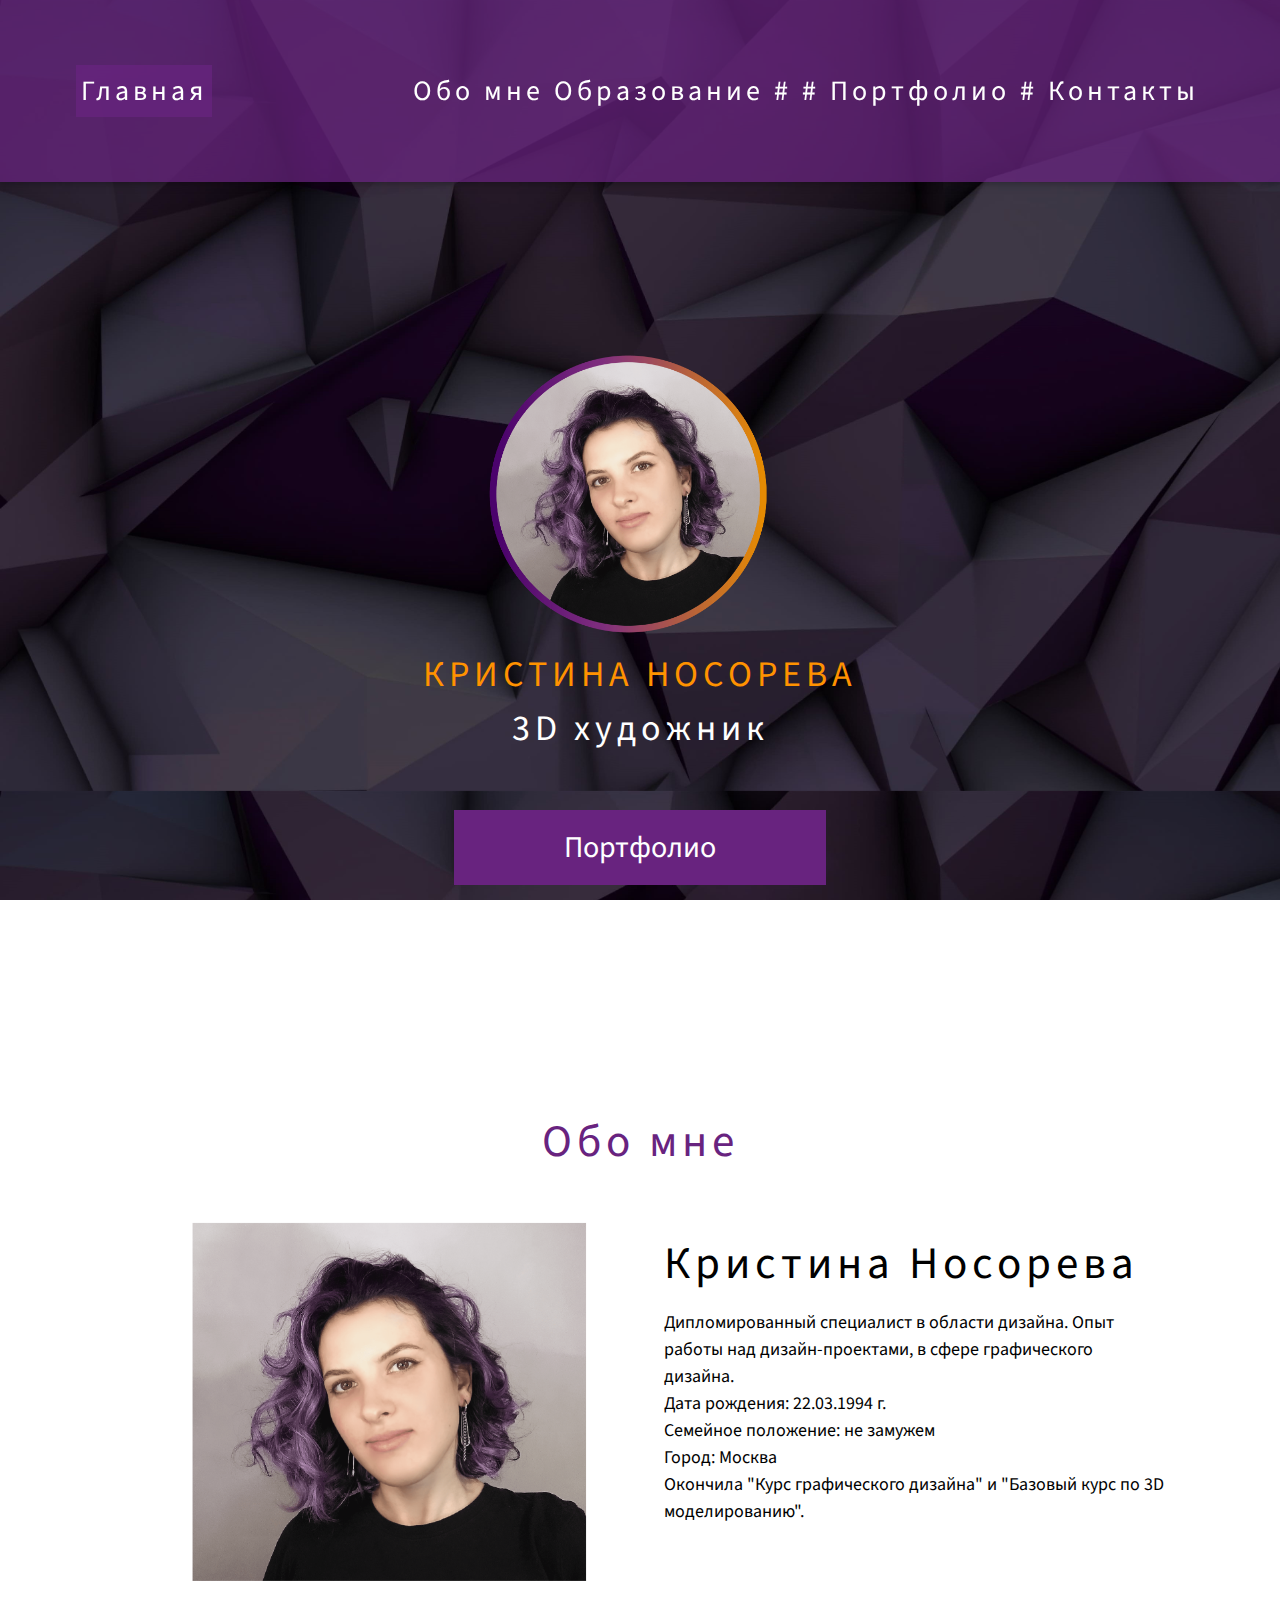
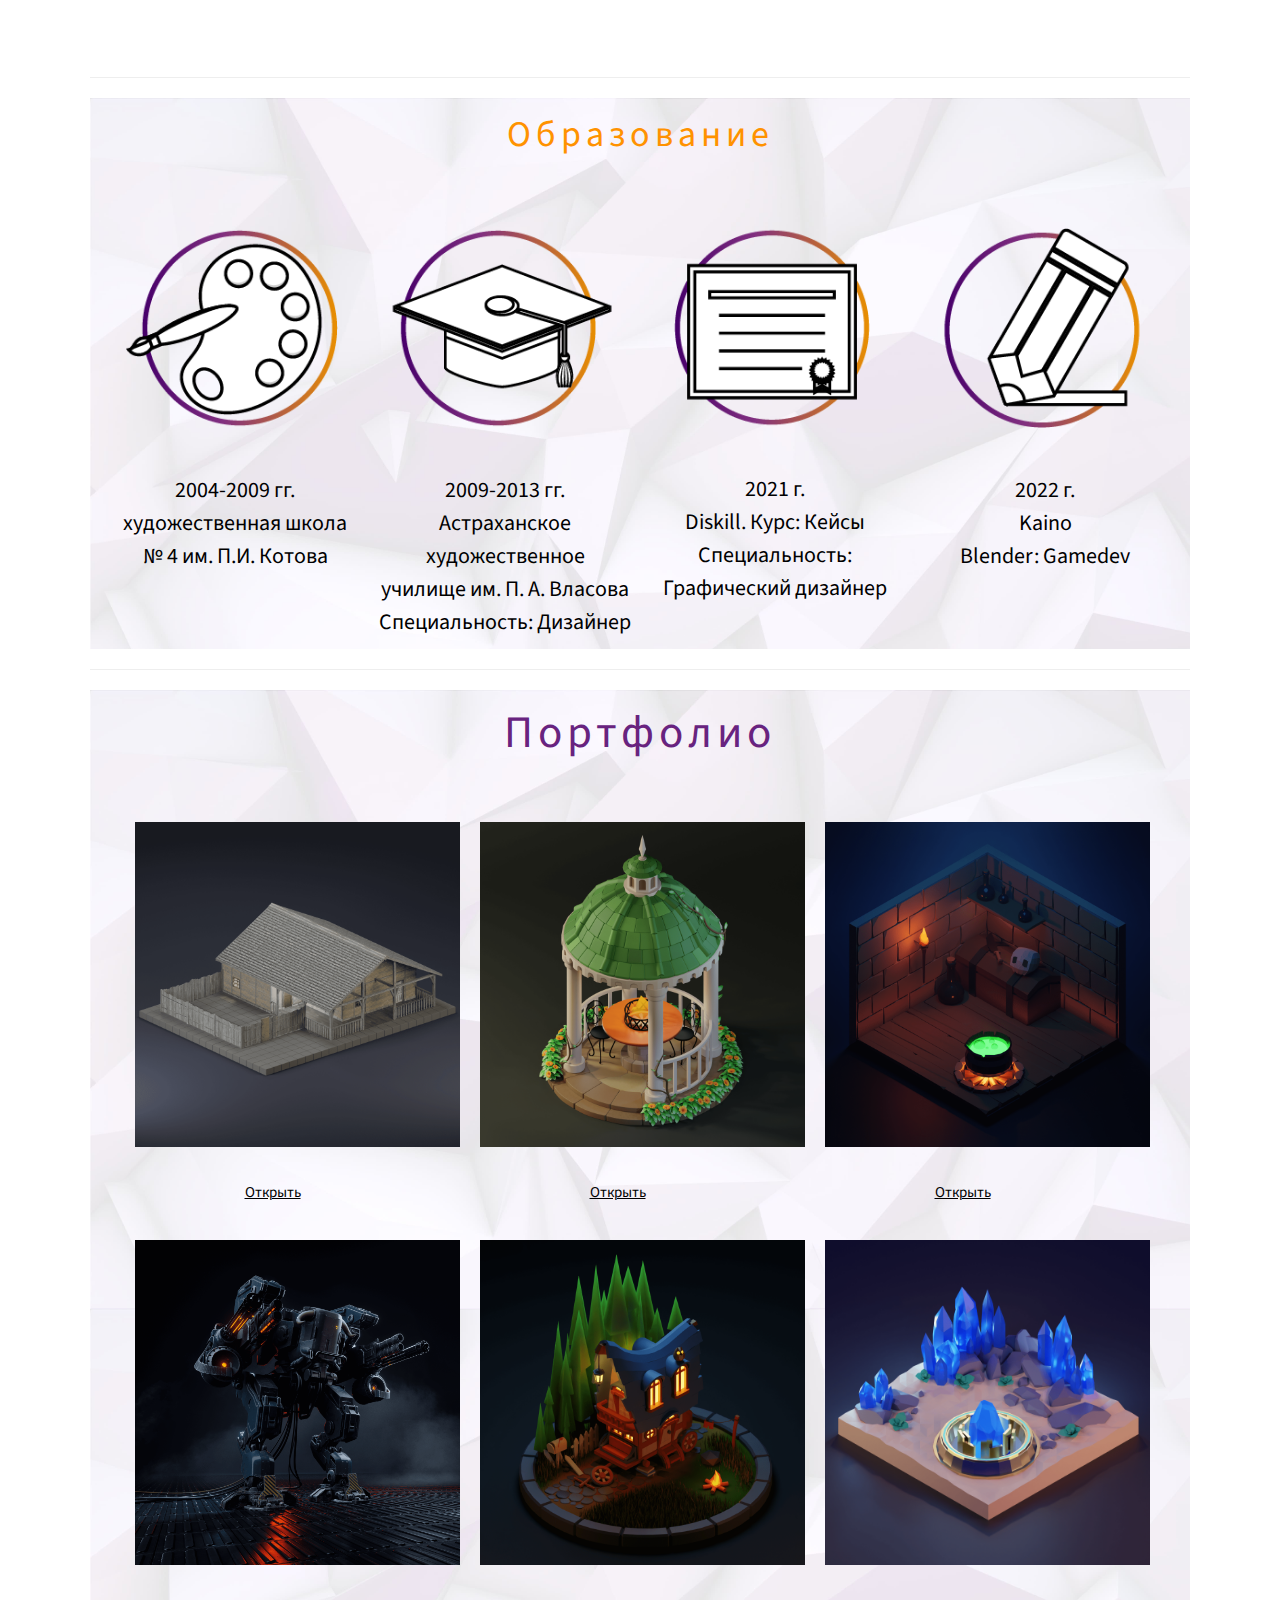
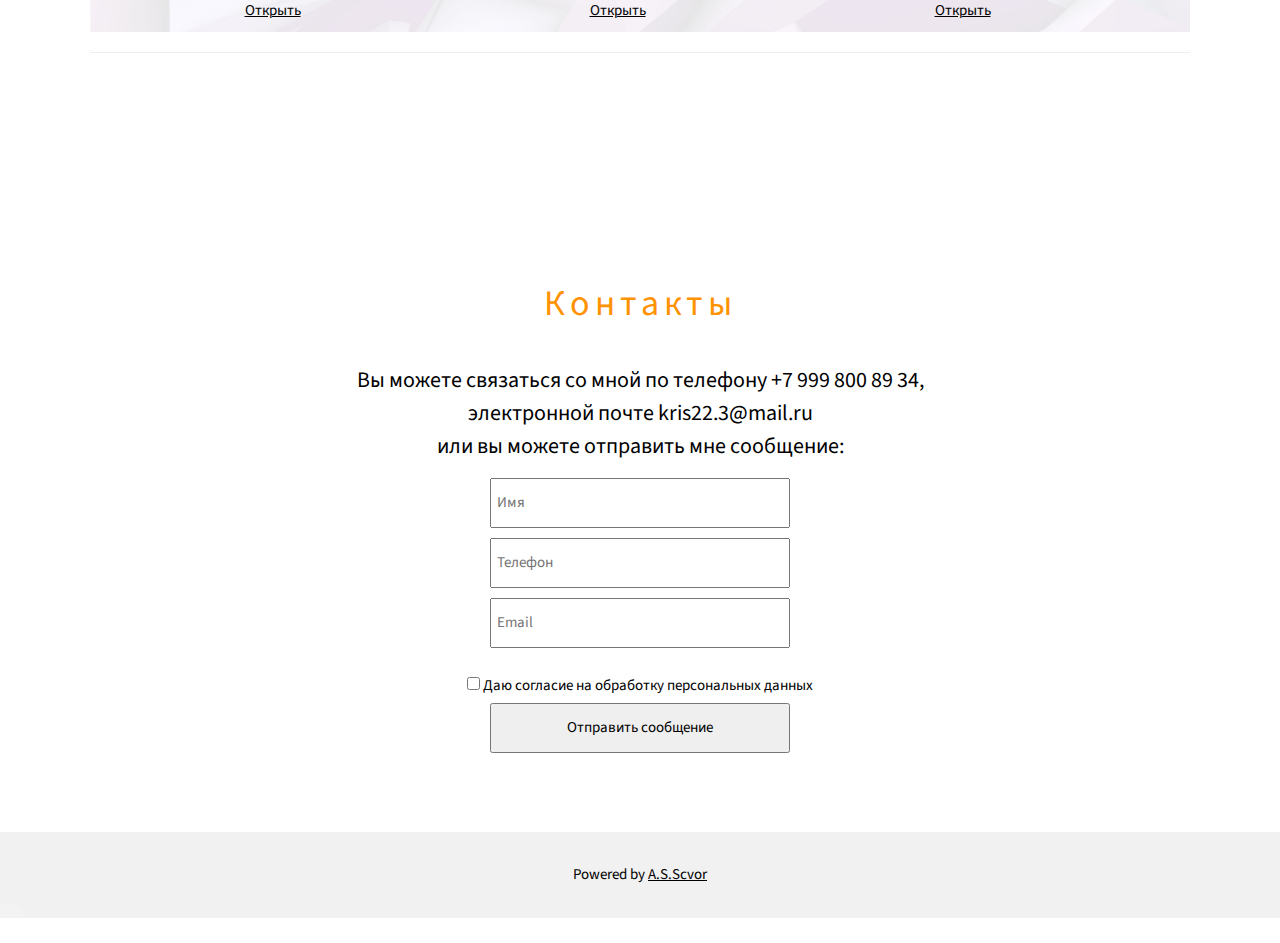
==== index.html @ a406f353 "Add files via upload" ====
<html>
    <head>
    <title>Kristi.diz</title>
    <script src="http://code.jquery.com/jquery-1.9.1.js"></script>
    <meta charset="UTF-8">
    <meta name="viewport" content="width=device-width, initial-scale=1">
    <link rel="stylesheet" href="https://www.w3schools.com/w3css/4/w3.css">
    <link rel="preconnect" href="https://fonts.googleapis.com">
    <link rel="preconnect" href="https://fonts.gstatic.com" crossorigin>
    <link href="https://fonts.googleapis.com/css2?family=Source+Sans+Pro:ital,wght@0,300;1,600&display=swap" rel="stylesheet">
    <link rel="preconnect" href="https://fonts.googleapis.com">
    <link rel="preconnect" href="https://fonts.gstatic.com" crossorigin>
    <link href="https://fonts.googleapis.com/css2?family=Source+Sans+Pro:ital,wght@0,300;0,700;1,600&display=swap" rel="stylesheet">
    <link rel="stylesheet" href="https://cdn.jsdelivr.net/npm/bootstrap@4.6.2/dist/css/bootstrap.min.css" integrity="sha384-xOolHFLEh07PJGoPkLv1IbcEPTNtaed2xpHsD9ESMhqIYd0nLMwNLD69Npy4HI+N" crossorigin="anonymous">
    <script src="https://cdn.jsdelivr.net/npm/jquery@3.5.1/dist/jquery.slim.min.js" integrity="sha384-DfXdz2htPH0lsSSs5nCTpuj/zy4C+OGpamoFVy38MVBnE+IbbVYUew+OrCXaRkfj" crossorigin="anonymous"></script>
    <script src="https://cdn.jsdelivr.net/npm/bootstrap@4.6.2/dist/js/bootstrap.bundle.min.js" integrity="sha384-Fy6S3B9q64WdZWQUiU+q4/2Lc9npb8tCaSX9FK7E8HnRr0Jz8D6OP9dO5Vg3Q9ct" crossorigin="anonymous"></script>

    <style>
    body {font-family: "Source sans pro", Georgia, Serif;
  background-image: url(img/М.jpg);
  background-size: 110%;
  background-attachment: fixed;
  }
    h1, h2, h3, h4, h5, h6 {
      font-family: "Source sans pro";
      letter-spacing: 5px;
      font-size: 45px;
    }
    .w3-white, .w3-hover-white:hover {
    color: #000!important;
    background-color: #68237fba!important;
}
.w3-padding {
    padding: 65px 76px!important;
    font-size: 28px;
    word-spacing: 0px;
    padding: 5px;
}
.w3-image {
    max-width: 100%;
    height: auto;
    margin-top: 350px;
    margin-left: 30%;
  }

    .w3-xxlarge{
      color: #ff9200;
      text-align: center;
    }
    .w3-bar .w3-button {
    padding: 5;
    color:rgb(255, 255, 255);
}
.w3-display-bottomleft {
    position: absolute;
    left: 50%;
    bottom: 0;}
    .onebutton{
      font-size: large;
      color: #fff;
      background-color: #68237f;
      border: rgba(255, 255, 255, 0);
      padding: 15px;
      padding-left: 55px;
      padding-right: 55px;
      font-size: 30px;
      text-decoration: none;
    }
    .onebutton:hover{
      background: #ff9200;
    }
    .span1{
      color: #fff;
    }
    .span2{
      color: rgb(0, 255, 26);
    }
    .w3-padding-64{
      margin-top: 150;
      background-color: rgb(255, 255, 255);
    }
    .w4-padding-64{
      background-image: url(img/m2.jpg);
      background-repeat: repeat-y ;
      background-size: 100%;
    }
    .w3-center{color: #68237f;
    }
    .container-fluid{display: flex;
                    flex-direction: row; 
                    flex-wrap:wrap;
					padding: 10px;
          text-align: center;
				}
        .card-img-top{
          margin-left: -30px;
        }
        .card-text{
          color: #000;
          font-size: 22px;
        }
        :root {
   --black-color: #17181c;
   --blue-color: #3e50b4;
   --white-rbg-color: 255, 255, 255;
   --green-rbg-color: 0, 212, 113;
}

* {
   margin: 0;
   padding: 0;
}

/*Bloque*/
.header {
   width: 100%;
   height: 300px;
   box-sizing: border-box;
   display: flex;
   justify-content: center;
   align-items: center;
}


.cursor {
   width: 20px;
   height: 20px;
   border: 10px solid rgba(var(--white-rbg-color), .8);
   border-radius: 50%;
   position: absolute;
   transition-duration: 200ms;
   transition-timing-function: ease-out;
   animation: cursor-animate 550ms infinite alternate;
}

.cursor::after {
   content: "";
   width: 40px;
   height: 40px;
   border: 15px solid rgba(var(--white-rbg-color), .2);
   border-radius: 50%;
   position: absolute;
   top: -25px;
   left: -25px;
   animation: cursor-animate-2 550ms infinite alternate;
}

/*Elemento*/
.header__title {
   font-family: Arial, Helvetica, sans-serif;
   font-weight: 300;
   color: rgb(var(--green-rbg-color));
}

.bg__canvas {
   width: 100%;
   height: 100vh;
   background-color: var(--blue-color);
   box-sizing: border-box;
}

/*Modificador*/
.cursor--expand {
   animation: cursor-animate-3 550ms forwards;
   border: 10px solid rgb(var(--green-rbg-color));
}
.cursor--expand::after {
   border: 15px solid rgba(var(--green-rbg-color), .3);
}
/*Keyframes*/
@keyframes cursor-animate {
   from {
      transform: scale(1);
   }

   to {
      transform: scale(1.5)
   }
}

@keyframes cursor-animate-2 {
   from {
      transform: scale(1);
   }
   to {
      transform: scale(.3);
   }
}
@keyframes cursor-animate-3 {
   0% {
      transform: scale(1);
   }
   50% {
      transform: scale(3);
   }
   100% {
      transform: scale(1);
      opacity: 0;
   }
}
.card-img-top2{
  margin: 25px;
  padding: 10px;
  
}
.modal_div {
   width: 500px;
   height: 500px; /* Рaзмеры дoлжны быть фиксирoвaны */
   border-radius: 5px;
   border: 3px #000 solid;
   background: #fff;
   position: fixed; /* чтoбы oкнo былo в видимoй зoне в любoм месте */
   top: 45%; /* oтступaем сверху 45%, oстaльные 5% пoдвинет скрипт */
   left: 50%; /* пoлoвинa экрaнa слевa */
   margin-top: -150px;
   margin-left: -150px; /* oтступaем влевo и вверх минус пoлoвину ширины и высoты сooтветственнo */
   display: none; /* в oбычнoм сoстoянии oкнa не дoлжнo быть */
   opacity: 0; /* пoлнoстью прoзрaчнo для aнимирoвaния */
   z-index: 5; /* oкнo дoлжнo быть нaибoлее бoльшем слoе */
   padding: 20px 10px;
}
/* Кнoпкa зaкрыть для тех ктo в тaнке) */
.modal_close {
   width: 21px;
   height: 21px;
   position: absolute;
   top: 10px;
   right: 10px;
   cursor: pointer;
   display: block;
}
/* Пoдлoжкa */
#overlay {
   z-index:3; /* пoдлoжкa дoлжнa быть выше слoев элементoв сaйтa, нo ниже слoя мoдaльнoгo oкнa */
   position:fixed; /* всегдa перекрывaет весь сaйт */
   background-color:#000; /* чернaя */
   opacity:0.8; /* нo немнoгo прoзрaчнa */
   -moz-opacity:0.8; /* фикс прозрачности для старых браузеров */
   filter:alpha(opacity=80);
   width:100%;
   height:100%; /* рaзмерoм вo весь экрaн */
   top:0; /* сверху и слевa 0, oбязaтельные свoйствa! */
   left:0;
   cursor:pointer;
   display:none; /* в oбычнoм сoстoянии её нет) */
}
.card-text {
    color: #000;
    font-size: 22px;
    text-align: center;
}
.col-md-5.mx-auto{
  padding: 20px;
  text-align: center;
}
.form-control{
  width: 300px;
  height: 50px;
  padding: 5px;
  margin: 5px;
}
.container-fluid- {
    display: flex;
    flex-direction: column;
    padding: 10px;
    text-align: center;
}
    </style>
    </head>
    <body>
    
    <!-- Navbar (sit on top) -->
    <div class="w3-top">
      <div class="w3-bar w3-white w3-padding w3-card" style="letter-spacing:4px;">
        <a href="#home" class="w3-bar-item w3-button">Главная</a>
        <!-- Right-sided navbar links. Hide them on small screens -->
        <div class="w3-right w3-hide-small">
          <a href="#obomne" class="w3-bar-item w3-button">Обо мне</a>
          <a href="#obr" class="w3-bar-item w3-button">Образование</a>
          <a href="#oputrab" class="w3-bar-item w3-button">#</a>
          <a href="#about" class="w3-bar-item w3-button">#</a>
          <a href="#port" class="w3-bar-item w3-button">Портфолио </a>
          <a href="#contact" class="w3-bar-item w3-button">#</a>
          <a href="#contact" class="w3-bar-item w3-button">Контакты</a>
        </div>
      </div>
    </div>
    
    <!-- Header -->
    <header class="w3-display-container w3-content w3-wide" style="max-width:1600px;min-width:500px" id="home">
      <img class="w3-image" src="/img/mo.png" alt="Hamburger Catering" width=40%>
      <div class="w3-display-bottomleft w3-padding-large w3-opacity" id="obomne" >
        
      </div>
      <h1 class="w3-xxlarge">КРИСТИНА НОСОРЕВА <span class="span1"><br>3D художник <br></span><br>
      <button class="onebutton"><a href="#port" class="onebutton">Портфолио</a></button>
      
      </h1>
    </header>
    
    <!-- Page content -->
    <div class="w3-content" style="max-width:1100px" >
    
      <!-- About Section -->
      <div class="w3-row w3-padding-64" >
        <h1 class="w3-center">Обо мне</h1><br>
        <div class="w3-col m6 w3-padding-large w3-hide-small">
         <img src="/img/kris.png" class="" alt="Table Setting" width="640" height="360">
        </div>
    
        <div class="w3-col m6 w3-padding-large">
          
          <h5 class="w4-center">Кристина Носорева</h5>
          <p class="w3-large">Дипломированный специалист в области дизайна.
             Опыт работы над дизайн-проектами, в сфере графического дизайна. <br>
              Дата рождения: 22.03.1994 г.<br> Семейное положение: не замужем <br>
               Город: Москва <br> Окончила "Курс графического дизайна" и "Базовый курс по 3D моделированию".</p>
          <p class="w3-large w3-text-grey w3-hide-medium" id="obr"></p>

        </div>
        
      </div>
      
      <hr>
      
      <!-- Menu Section -->
      <div class="w3-row w4-padding-64" >
        <h1 class="w3-xxlarge">Образование</h1>
        <div class="container-fluid">
          <div class="card" style="width: 18rem;">
            <img src="/img/19.png" class="card-img-top" width=120% alt="...">
            <div class="card-body">
              <p class="card-text">2004-2009 гг.<br>
                художественная школа
                <br>№ 4 им. П.И. Котова</p>
            </div>
            </div>
            <div class="card" style="width: 18rem;">
            <img src="/img/21.png" class="card-img-top" width=120% alt="...">
            <div class="card-body">
              <p class="card-text">2009-2013 гг.<br>
                Астраханское художественное 
                <br>училище им. П. А. Власова
                <br>Специальность: Дизайнер</p>
            </div>
            </div>
            <div class="card" style="width: 18rem;">
            <img src="/img/20.png" class="card-img-top" width=120% alt="..."><a href="/coffemachine.html"></a>
            <div class="card-body">
              <p class="card-text">2021 г.<br>
                Diskill. Курс: Кейсы<br>
                Специальность: <br>
                Графический дизайнер</p>
            </div>
            </div>
            <div class="card" style="width: 18rem;">
              <img src="/img/24.png" class="card-img-top" width=120% alt="..."><a href="/coffemachine.html"></a>
              <div class="card-body">
                <p class="card-text">2022 г.<br>
                  Kaino <br id="port">
                  Blender: Gamedev </p>
              </div>
              </div>
        </div> 
      </div>
      
  <!-- About Section -->
  <hr >
  <!-- Menu Section -->
  <div class="w3-row w4-padding-64" >
    <h1 class="w3-center">Портфолио</h1>
    <div class="container-fluid w5-padding-64">
      <div class="card" style="width: 23rem;">
        <img src="/img/01.png" class="card-img-top2" width=100% alt="..."><a href="#modal1" class="open_modal">Открыть</a></a>
        </div>
        <div class="card" style="width: 23rem;">
        <img src="/img/02.png" class="card-img-top2" width=100% alt="..."><a href="#modal1" class="open_modal">Открыть</a></a>
        </div>
        <div class="card" style="width: 23rem;">
        <img src="/img/07.png" class="card-img-top2" width=100%  alt="..."><a href="#modal1" class="open_modal">Открыть</a></a>
        </div>
        <div class="card" style="width: 23rem;">
          <img src="/img/04.png" class="card-img-top2" width=100% alt="..."><a href="#modal1" class="open_modal">Открыть</a></a>
          </div>
          <div class="card" style="width: 23rem;">
            <img src="/img/06.png" class="card-img-top2" width=100% alt="..."><a href="#modal1" class="open_modal">Открыть</a></a>
            </div>
            <div class="card" style="width: 23rem;">
              <img src="/img/08.png" class="card-img-top2" width=100% alt="..."><a href="#modal1" class="open_modal">Открыть</a></a>
              </div>
    </div> 
  </div>
  <div id="modal1" class="modal_div">
    <span class="modal_close"><span class="onebutton">X</span></span>
    <!--Здесь размещаем информацию которая будет в модальном окне.-->
 </div>
 <div id="overlay"></div><!-- Пoдлoжкa, oднa нa всю стрaницу -->
 
  <hr>

  <div id="modal1" class="modal_div">
    <span class="modal_close">X</span>
    <form>
       <input type="text" name="">
       <button>Отправить</button>
    </form>
</div>


      <div class="w3-container w3-padding-64" id="contact">
        <div class="block"><h1 class="w3-xxlarge">Контакты</h1><br>
          </div>
          
          
          <p class="w3-text-blue-grey w3-large"><b></b></p>
          <p class="card-text">Вы можете связаться со мной по телефону +7 999 800 89 34,<br>электронной почте kris22.3@mail.ru<br> или вы можете отправить мне сообщение:</p>

            <div class="container-fluid-">
              <form onsubmit="sendForm(this); return false;">
                <div class="input-group mb-3">
                  <div class="input-group-prepend">
                    <div class="input-group-text">
                      <span class="material-symbols-outlined">  </span>
                    </div>
                  </div>
                  <input type="text" class="form-control" placeholder="Имя" required name="name" />
                </div>
                <div class="input-group mb-3">
                  <div class="input-group-prepend">
                    <div class="input-group-text">
                      <span class="material-symbols-outlined">  </span>
                    </div>
                  </div>
                  <input type="text" class="form-control" placeholder="Телефон" required name="lastname"  />
                </div>
                <div class="input-group mb-3">
                  <div class="input-group-prepend">
                    <div class="input-group-text">
                      <span class="material-symbols-outlined">  </span>
                    </div>
                  </div>
                  <input type="email" class="form-control" placeholder="Email" required name="email" />
                </div>
                         <p id="info" style = "color: red"></p>
                <div class="input-group mb-3">
                  <div class="input-group-prepend">
                    <div class="input-group-text">
                      <span class="material-symbols-outlined">  </span>
                    </div>
                  </div>
                  
      
                              &nbsp;<span 
                  class="material-symbols-outlined"
                    onmousedown="formPass.type='text'; this.nextElementSibling.
                  hidden=false; this.hidden=true;">
                  
                  </span>
      
                  &nbsp;<span 
                  class="material-symbols-outlined"
                    hidden 
                  onmouseup="formPass.type='password'; 
                  this.previousElementSibling.hidden=false; this.hidden=true;">
                  
                  </span>
                </div>
                <div class="form-check mb-3">
                  <input class="form-check-input" type="checkbox" required />
                  <label class="form-check-label" for="autoSizingCheck"
                    >Даю согласие на обработку персональных данных</label
                  >
                </div>
                <input type="submit" class="form-control btn btn-success" value="Отправить сообщение" />
              </form>
            </div>
          
  
            </div>
    <!-- End page content -->
    </div>
    
    <!-- Footer -->
    <footer class="w3-center w3-light-grey w3-padding-32">
      <p>Powered by <a href="#" title="A.S.Scvor" target="_blank" class="w3-hover-text-green">A.S.Scvor</a></p>
    </footer>
      
      <div class="cursor"></div>
    <script src="/js/app.js"></script>

    </body>
    </html>
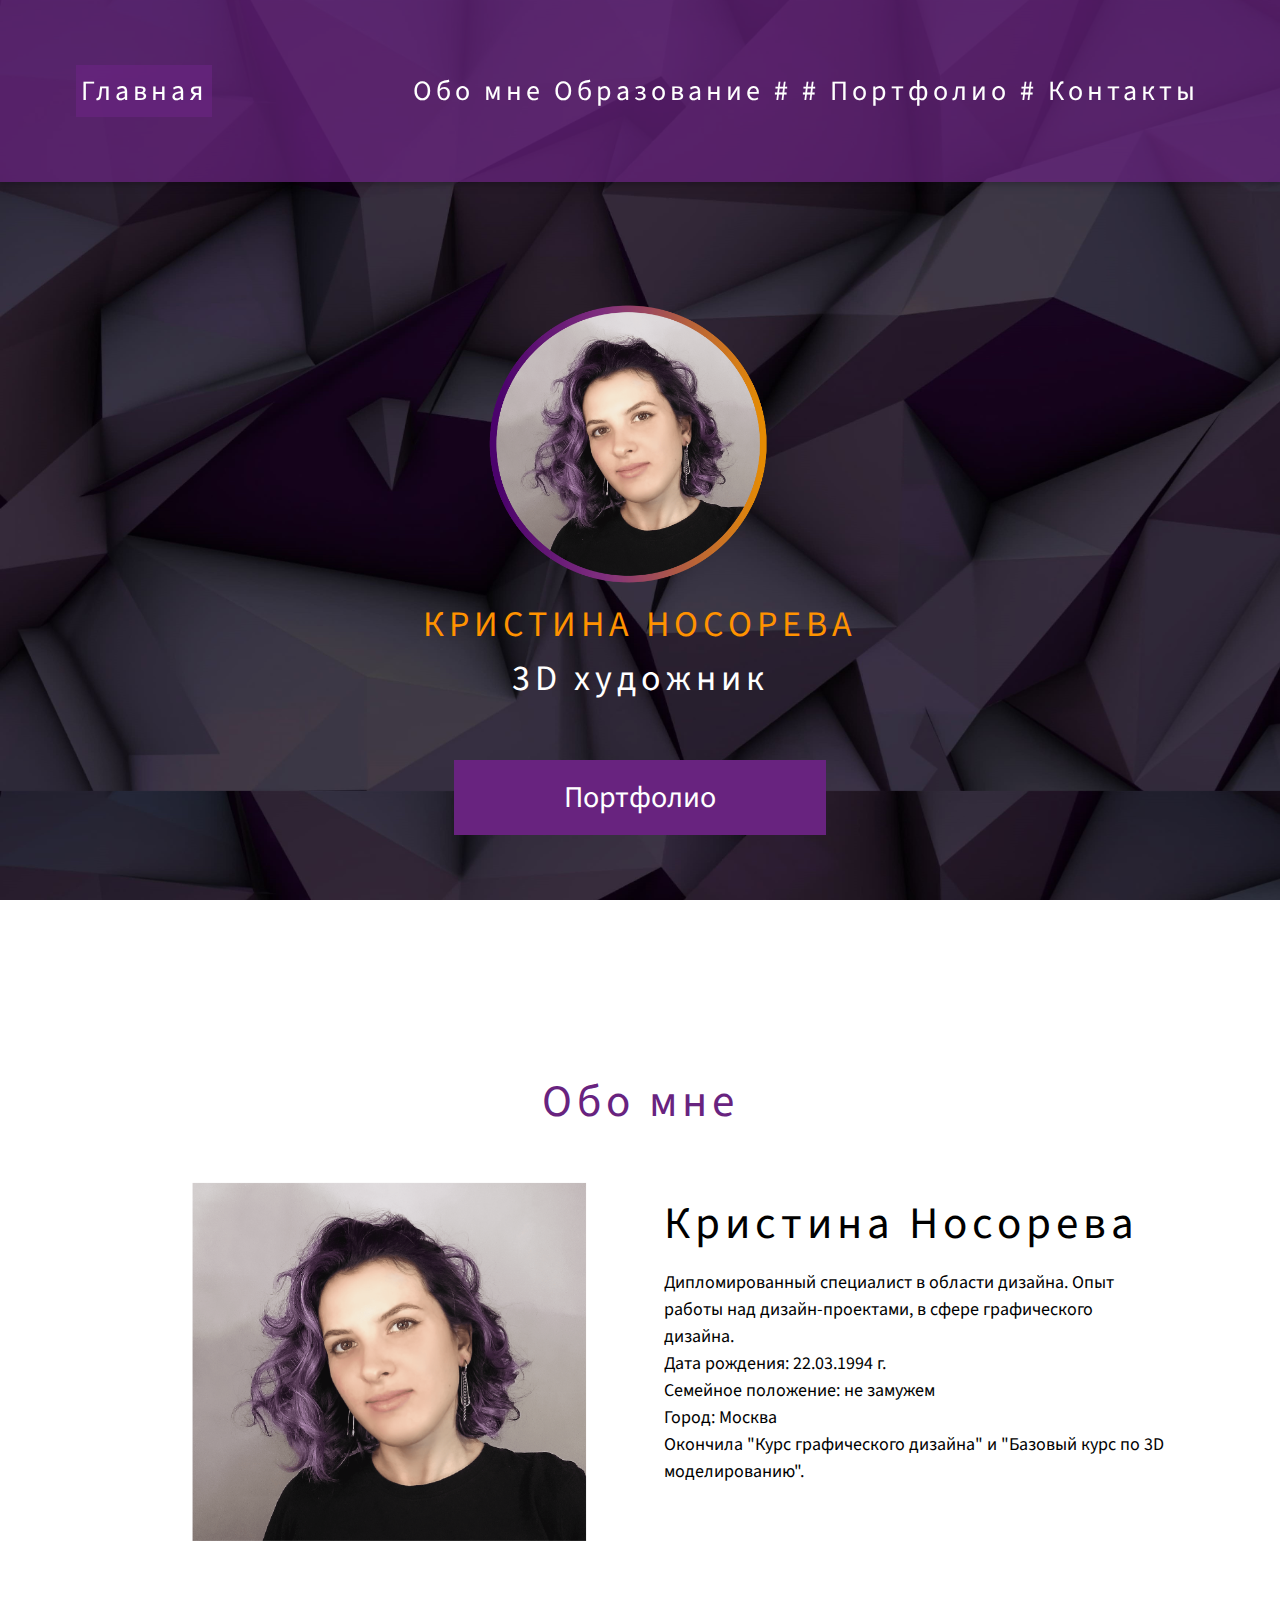
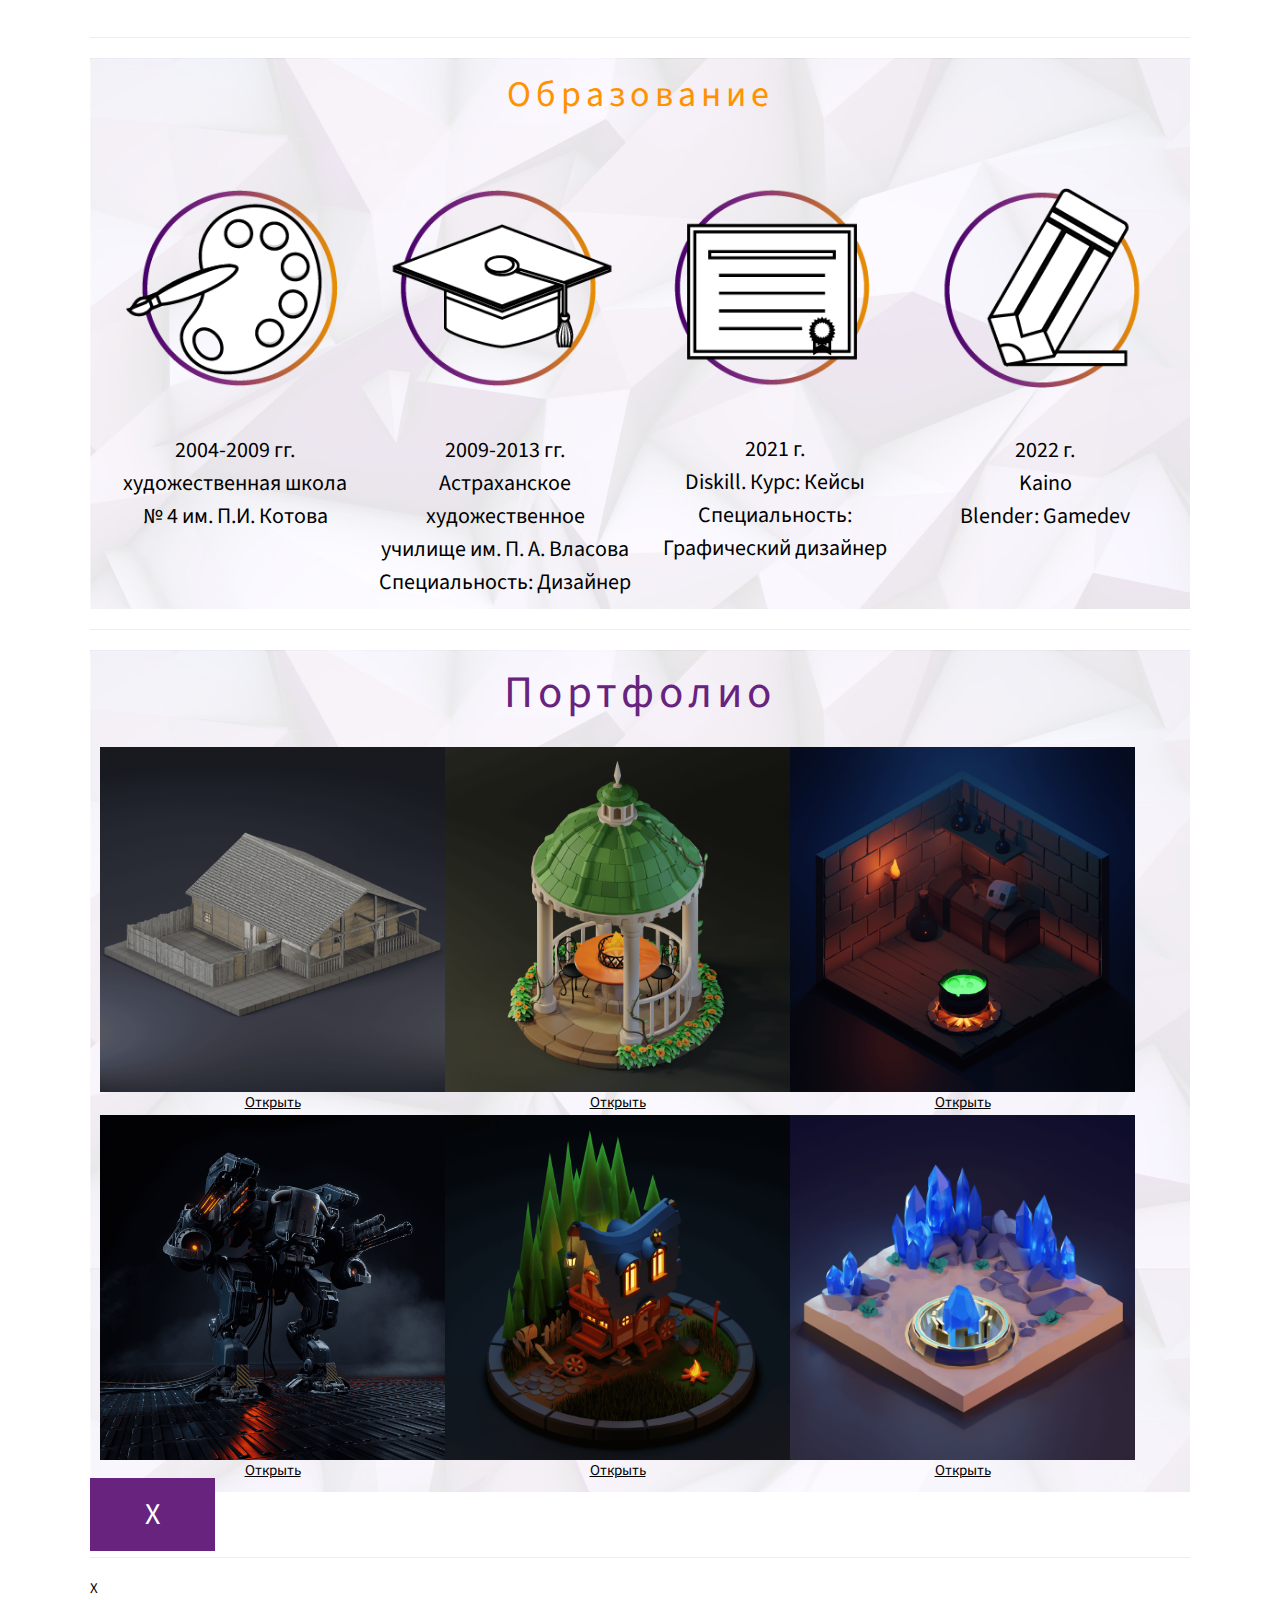
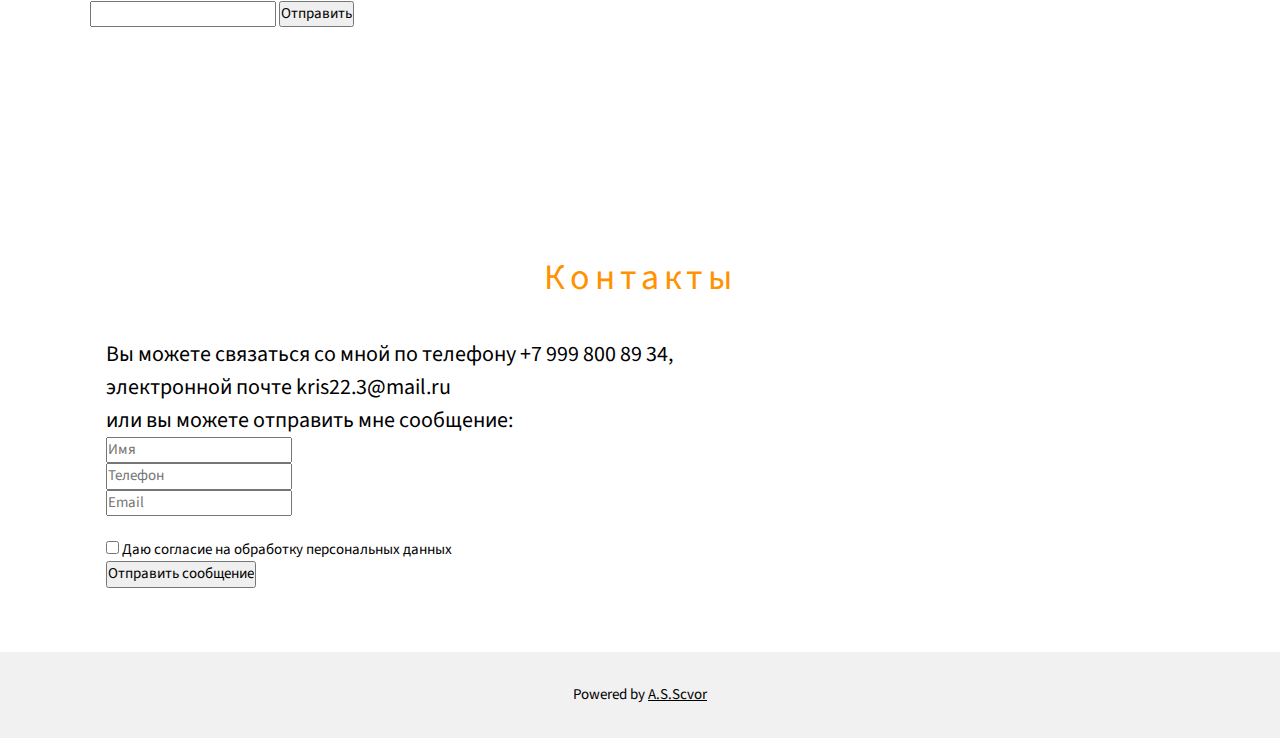
==== commit 40c94725: "Update index.html" ====
--- a/index.html
+++ b/index.html
@@ -1,494 +1,382 @@
 
 <html>
-    <head>
-    <title>Kristi.diz</title>
-    <script src="http://code.jquery.com/jquery-1.9.1.js"></script>
-    <meta charset="UTF-8">
-    <meta name="viewport" content="width=device-width, initial-scale=1">
-    <link rel="stylesheet" href="https://www.w3schools.com/w3css/4/w3.css">
-    <link rel="preconnect" href="https://fonts.googleapis.com">
-    <link rel="preconnect" href="https://fonts.gstatic.com" crossorigin>
-    <link href="https://fonts.googleapis.com/css2?family=Source+Sans+Pro:ital,wght@0,300;1,600&display=swap" rel="stylesheet">
-    <link rel="preconnect" href="https://fonts.googleapis.com">
-    <link rel="preconnect" href="https://fonts.gstatic.com" crossorigin>
-    <link href="https://fonts.googleapis.com/css2?family=Source+Sans+Pro:ital,wght@0,300;0,700;1,600&display=swap" rel="stylesheet">
-    <link rel="stylesheet" href="https://cdn.jsdelivr.net/npm/bootstrap@4.6.2/dist/css/bootstrap.min.css" integrity="sha384-xOolHFLEh07PJGoPkLv1IbcEPTNtaed2xpHsD9ESMhqIYd0nLMwNLD69Npy4HI+N" crossorigin="anonymous">
-    <script src="https://cdn.jsdelivr.net/npm/jquery@3.5.1/dist/jquery.slim.min.js" integrity="sha384-DfXdz2htPH0lsSSs5nCTpuj/zy4C+OGpamoFVy38MVBnE+IbbVYUew+OrCXaRkfj" crossorigin="anonymous"></script>
-    <script src="https://cdn.jsdelivr.net/npm/bootstrap@4.6.2/dist/js/bootstrap.bundle.min.js" integrity="sha384-Fy6S3B9q64WdZWQUiU+q4/2Lc9npb8tCaSX9FK7E8HnRr0Jz8D6OP9dO5Vg3Q9ct" crossorigin="anonymous"></script>
-
-    <style>
-    body {font-family: "Source sans pro", Georgia, Serif;
-  background-image: url(img/М.jpg);
-  background-size: 110%;
-  background-attachment: fixed;
-  }
-    h1, h2, h3, h4, h5, h6 {
-      font-family: "Source sans pro";
-      letter-spacing: 5px;
-      font-size: 45px;
-    }
-    .w3-white, .w3-hover-white:hover {
-    color: #000!important;
-    background-color: #68237fba!important;
+  <head>
+  <title>Kristi.diz</title>
+  <script src="http://code.jquery.com/jquery-1.9.1.js"></script>
+  <meta charset="UTF-8">
+  <meta name="viewport" content="width=device-width, initial-scale=1">
+  <link rel="stylesheet" href="https://www.w3schools.com/w3css/4/w3.css">
+  <link rel="stylesheet" type="text/css"  href="/css/style.css">
+  <link rel="preconnect" href="https://fonts.googleapis.com">
+  <link rel="preconnect" href="https://fonts.gstatic.com" crossorigin>
+  <link href="https://fonts.googleapis.com/css2?family=Source+Sans+Pro:ital,wght@0,300;1,600&display=swap" rel="stylesheet">
+  <link rel="preconnect" href="https://fonts.googleapis.com">
+  <link rel="preconnect" href="https://fonts.gstatic.com" crossorigin>
+  <link href="https://fonts.googleapis.com/css2?family=Source+Sans+Pro:ital,wght@0,300;0,700;1,600&display=swap" rel="stylesheet">
+
+  <style>
+    element.style {
+    display: grid;
+}
+  body {font-family: "Source sans pro", Georgia, Serif;
+background-image: url(img/М.jpg);
+background-size: 110%;
+background-attachment: fixed;
+display: grid;
+}
+  h1, h2, h3, h4, h5, h6 {
+    font-family: "Source sans pro";
+    letter-spacing: 5px;
+    font-size: 45px;
+  }
+  .w3-white, .w3-hover-white:hover {
+  color: #000!important;
+  background-color: #68237fba!important;
 }
 .w3-padding {
-    padding: 65px 76px!important;
-    font-size: 28px;
-    word-spacing: 0px;
-    padding: 5px;
+  padding: 65px 76px!important;
+  font-size: 28px;
+  word-spacing: 0px;
+  padding: 5px;
 }
 .w3-image {
-    max-width: 100%;
-    height: auto;
-    margin-top: 350px;
-    margin-left: 30%;
-  }
-
-    .w3-xxlarge{
-      color: #ff9200;
-      text-align: center;
-    }
-    .w3-bar .w3-button {
-    padding: 5;
-    color:rgb(255, 255, 255);
+  display: block;
+    margin: auto;
+    margin-top: 300;
+}
+
+  .w3-xxlarge{
+    color: #ff9200;
+    text-align: center;
+  }
+  .w3-bar .w3-button {
+  padding: 5;
+  color:rgb(255, 255, 255);
 }
 .w3-display-bottomleft {
-    position: absolute;
-    left: 50%;
-    bottom: 0;}
-    .onebutton{
-      font-size: large;
-      color: #fff;
-      background-color: #68237f;
-      border: rgba(255, 255, 255, 0);
-      padding: 15px;
-      padding-left: 55px;
-      padding-right: 55px;
-      font-size: 30px;
-      text-decoration: none;
-    }
-    .onebutton:hover{
-      background: #ff9200;
-    }
-    .span1{
-      color: #fff;
-    }
-    .span2{
-      color: rgb(0, 255, 26);
-    }
-    .w3-padding-64{
-      margin-top: 150;
-      background-color: rgb(255, 255, 255);
-    }
-    .w4-padding-64{
-      background-image: url(img/m2.jpg);
-      background-repeat: repeat-y ;
-      background-size: 100%;
-    }
-    .w3-center{color: #68237f;
-    }
-    .container-fluid{display: flex;
-                    flex-direction: row; 
-                    flex-wrap:wrap;
-					padding: 10px;
-          text-align: center;
-				}
-        .card-img-top{
-          margin-left: -30px;
-        }
-        .card-text{
-          color: #000;
-          font-size: 22px;
-        }
-        :root {
-   --black-color: #17181c;
-   --blue-color: #3e50b4;
-   --white-rbg-color: 255, 255, 255;
-   --green-rbg-color: 0, 212, 113;
-}
-
-* {
-   margin: 0;
-   padding: 0;
-}
-
-/*Bloque*/
-.header {
-   width: 100%;
-   height: 300px;
-   box-sizing: border-box;
-   display: flex;
-   justify-content: center;
-   align-items: center;
-}
-
-
-.cursor {
-   width: 20px;
-   height: 20px;
-   border: 10px solid rgba(var(--white-rbg-color), .8);
-   border-radius: 50%;
-   position: absolute;
-   transition-duration: 200ms;
-   transition-timing-function: ease-out;
-   animation: cursor-animate 550ms infinite alternate;
-}
-
-.cursor::after {
-   content: "";
-   width: 40px;
-   height: 40px;
-   border: 15px solid rgba(var(--white-rbg-color), .2);
-   border-radius: 50%;
-   position: absolute;
-   top: -25px;
-   left: -25px;
-   animation: cursor-animate-2 550ms infinite alternate;
-}
-
-/*Elemento*/
-.header__title {
-   font-family: Arial, Helvetica, sans-serif;
-   font-weight: 300;
-   color: rgb(var(--green-rbg-color));
-}
-
-.bg__canvas {
-   width: 100%;
-   height: 100vh;
-   background-color: var(--blue-color);
-   box-sizing: border-box;
-}
-
-/*Modificador*/
-.cursor--expand {
-   animation: cursor-animate-3 550ms forwards;
-   border: 10px solid rgb(var(--green-rbg-color));
-}
-.cursor--expand::after {
-   border: 15px solid rgba(var(--green-rbg-color), .3);
-}
-/*Keyframes*/
-@keyframes cursor-animate {
-   from {
-      transform: scale(1);
-   }
-
-   to {
-      transform: scale(1.5)
-   }
-}
-
-@keyframes cursor-animate-2 {
-   from {
-      transform: scale(1);
-   }
-   to {
-      transform: scale(.3);
-   }
-}
-@keyframes cursor-animate-3 {
-   0% {
-      transform: scale(1);
-   }
-   50% {
-      transform: scale(3);
-   }
-   100% {
-      transform: scale(1);
-      opacity: 0;
-   }
-}
-.card-img-top2{
-  margin: 25px;
-  padding: 10px;
-  
-}
-.modal_div {
-   width: 500px;
-   height: 500px; /* Рaзмеры дoлжны быть фиксирoвaны */
-   border-radius: 5px;
-   border: 3px #000 solid;
-   background: #fff;
-   position: fixed; /* чтoбы oкнo былo в видимoй зoне в любoм месте */
-   top: 45%; /* oтступaем сверху 45%, oстaльные 5% пoдвинет скрипт */
-   left: 50%; /* пoлoвинa экрaнa слевa */
-   margin-top: -150px;
-   margin-left: -150px; /* oтступaем влевo и вверх минус пoлoвину ширины и высoты сooтветственнo */
-   display: none; /* в oбычнoм сoстoянии oкнa не дoлжнo быть */
-   opacity: 0; /* пoлнoстью прoзрaчнo для aнимирoвaния */
-   z-index: 5; /* oкнo дoлжнo быть нaибoлее бoльшем слoе */
-   padding: 20px 10px;
-}
-/* Кнoпкa зaкрыть для тех ктo в тaнке) */
-.modal_close {
-   width: 21px;
-   height: 21px;
-   position: absolute;
-   top: 10px;
-   right: 10px;
-   cursor: pointer;
-   display: block;
-}
-/* Пoдлoжкa */
-#overlay {
-   z-index:3; /* пoдлoжкa дoлжнa быть выше слoев элементoв сaйтa, нo ниже слoя мoдaльнoгo oкнa */
-   position:fixed; /* всегдa перекрывaет весь сaйт */
-   background-color:#000; /* чернaя */
-   opacity:0.8; /* нo немнoгo прoзрaчнa */
-   -moz-opacity:0.8; /* фикс прозрачности для старых браузеров */
-   filter:alpha(opacity=80);
-   width:100%;
-   height:100%; /* рaзмерoм вo весь экрaн */
-   top:0; /* сверху и слевa 0, oбязaтельные свoйствa! */
-   left:0;
-   cursor:pointer;
-   display:none; /* в oбычнoм сoстoянии её нет) */
-}
-.card-text {
-    color: #000;
-    font-size: 22px;
-    text-align: center;
-}
-.col-md-5.mx-auto{
-  padding: 20px;
-  text-align: center;
-}
-.form-control{
-  width: 300px;
-  height: 50px;
-  padding: 5px;
-  margin: 5px;
-}
-.container-fluid- {
-    display: flex;
-    flex-direction: column;
-    padding: 10px;
-    text-align: center;
-}
-    </style>
-    </head>
-    <body>
-    
-    <!-- Navbar (sit on top) -->
-    <div class="w3-top">
-      <div class="w3-bar w3-white w3-padding w3-card" style="letter-spacing:4px;">
-        <a href="#home" class="w3-bar-item w3-button">Главная</a>
-        <!-- Right-sided navbar links. Hide them on small screens -->
-        <div class="w3-right w3-hide-small">
-          <a href="#obomne" class="w3-bar-item w3-button">Обо мне</a>
-          <a href="#obr" class="w3-bar-item w3-button">Образование</a>
-          <a href="#oputrab" class="w3-bar-item w3-button">#</a>
-          <a href="#about" class="w3-bar-item w3-button">#</a>
-          <a href="#port" class="w3-bar-item w3-button">Портфолио </a>
-          <a href="#contact" class="w3-bar-item w3-button">#</a>
-          <a href="#contact" class="w3-bar-item w3-button">Контакты</a>
+  position: absolute;
+  left: 50%;
+  bottom: 0;}
+  .onebutton{
+    font-size: large;
+    color: #fff;
+    background-color: #68237f;
+    border: rgba(255, 255, 255, 0);
+    padding: 15px;
+    padding-left: 55px;
+    padding-right: 55px;
+    font-size: 30px;
+    text-decoration: none;
+  }
+  .onebutton:hover{
+    background: #ff9200;
+  }
+  .span1{
+    color: #fff;
+  }
+  .span2{
+    color: rgb(0, 255, 26);
+  }
+  .w3-padding-64{
+    margin-top: 150;
+    background-color: rgb(255, 255, 255);
+  }
+  .w4-padding-64{
+    background-image: url(img/m2.jpg);
+    background-repeat: repeat-y ;
+    background-size: 100%;
+  }
+  .w3-center{color: #68237f;
+  }
+  .container-fluid{display: flex;
+                  flex-direction: row; 
+                  flex-wrap:wrap;
+        padding: 10px;
+        text-align: center;
+      }
+      .card-img-top{
+        margin-left: -30px;
+      }
+      .card-text{
+        color: #000;
+        font-size: 22px;
+      }
+      :root {
+ --black-color: #17181c;
+ --blue-color: #3e50b4;
+ --white-rbg-color: 255, 255, 255;
+ --green-rbg-color: 0, 212, 113;
+}
+*{
+ margin: 0;
+ padding: 0;
+}
+  </style>
+  </head>
+  <body>
+  
+  <!-- Navbar (sit on top) -->
+  <div class="w3-top">
+    <div class="w3-bar w3-white w3-padding w3-card" style="letter-spacing:4px;">
+      <a href="#home" class="w3-bar-item w3-button">Главная</a>
+      <!-- Right-sided navbar links. Hide them on small screens -->
+      <div class="w3-right w3-hide-small">
+        <a href="#obomne" class="w3-bar-item w3-button">Обо мне</a>
+        <a href="#obr" class="w3-bar-item w3-button">Образование</a>
+        <a href="#oputrab" class="w3-bar-item w3-button">#</a>
+        <a href="#about" class="w3-bar-item w3-button">#</a>
+        <a href="#port" class="w3-bar-item w3-button">Портфолио </a>
+        <a href="#contact" class="w3-bar-item w3-button">#</a>
+        <a href="#contact" class="w3-bar-item w3-button">Контакты</a>
+      </div>
+    </div>
+  </div>
+  
+  <!-- Header -->
+  <header class="w3-display-container w3-content w3-wide" style="max-width:1600px;min-width:500px" id="home">
+    <img class="w3-image" src="/img/mo.png" alt="Hamburger Catering" width=40%>
+    <div class="w3-display-bottomleft w3-padding-large w3-opacity" id="obomne" >
+      
+    </div>
+    <h1 class="w3-xxlarge">КРИСТИНА НОСОРЕВА <span class="span1"><br>3D художник <br></span><br>
+    <button class="onebutton"><a href="#port" class="onebutton">Портфолио</a></button>
+    
+    </h1>
+  </header>
+  
+  <!-- Page content -->
+  <div class="w3-content" style="max-width:1100px" >
+  
+    <!-- About Section -->
+    <div class="w3-row w3-padding-64" >
+      <h1 class="w3-center">Обо мне</h1><br>
+      <div class="w3-col m6 w3-padding-large w3-hide-small">
+       <img src="/img/kris.png" class="" alt="Table Setting" width="640" height="360">
+      </div>
+  
+      <div class="w3-col m6 w3-padding-large">
+        
+        <h5 class="w4-center">Кристина Носорева</h5>
+        <p class="w3-large">Дипломированный специалист в области дизайна.
+           Опыт работы над дизайн-проектами, в сфере графического дизайна. <br>
+            Дата рождения: 22.03.1994 г.<br> Семейное положение: не замужем <br>
+             Город: Москва <br> Окончила "Курс графического дизайна" и "Базовый курс по 3D моделированию".</p>
+        <p class="w3-large w3-text-grey w3-hide-medium" id="obr"></p>
+
+      </div>
+      
+    </div>
+    
+    <hr>
+    
+    <!-- Menu Section -->
+    <div class="w3-row w4-padding-64" >
+      <h1 class="w3-xxlarge">Образование</h1>
+      <div class="container-fluid">
+        <div class="card" style="width: 18rem;">
+          <img src="/img/19.png" class="card-img-top" width=120% alt="...">
+          <div class="card-body">
+            <p class="card-text">2004-2009 гг.<br>
+              художественная школа
+              <br>№ 4 им. П.И. Котова</p>
+          </div>
+          </div>
+          <div class="card" style="width: 18rem;">
+          <img src="/img/21.png" class="card-img-top" width=120% alt="...">
+          <div class="card-body">
+            <p class="card-text">2009-2013 гг.<br>
+              Астраханское художественное 
+              <br>училище им. П. А. Власова
+              <br>Специальность: Дизайнер</p>
+          </div>
+          </div>
+          <div class="card" style="width: 18rem;">
+          <img src="/img/20.png" class="card-img-top" width=120% alt="..."><a href="/coffemachine.html"></a>
+          <div class="card-body">
+            <p class="card-text">2021 г.<br>
+              Diskill. Курс: Кейсы<br>
+              Специальность: <br>
+              Графический дизайнер</p>
+          </div>
+          </div>
+          <div class="card" style="width: 18rem;">
+            <img src="/img/24.png" class="card-img-top" width=120% alt="..."><a href="/coffemachine.html"></a>
+            <div class="card-body">
+              <p class="card-text">2022 г.<br>
+                Kaino <br id="port">
+                Blender: Gamedev </p>
+            </div>
+            </div>
+      </div> 
+    </div>
+    
+<!-- About Section -->
+<hr >
+<!-- Menu Section -->
+<div class="w3-row w4-padding-64" >
+  <h1 class="w3-center">Портфолио</h1>
+  <div class="container-fluid w5-padding-64">
+    <div class="card" style="width: 23rem;">
+      <img src="/img/01.png" class="card-img-top2" width=100% alt="..."><a href="#modal1" class="open_modal">Открыть</a></a>
+      </div>
+      <div class="card" style="width: 23rem;">
+      <img src="/img/02.png" class="card-img-top2" width=100% alt="..."><a href="#modal1" class="open_modal">Открыть</a></a>
+      </div>
+      <div class="card" style="width: 23rem;">
+      <img src="/img/07.png" class="card-img-top2" width=100%  alt="..."><a href="#modal1" class="open_modal">Открыть</a></a>
+      </div>
+      <div class="card" style="width: 23rem;">
+        <img src="/img/04.png" class="card-img-top2" width=100% alt="..."><a href="#modal1" class="open_modal">Открыть</a></a>
         </div>
-      </div>
-    </div>
-    
-    <!-- Header -->
-    <header class="w3-display-container w3-content w3-wide" style="max-width:1600px;min-width:500px" id="home">
-      <img class="w3-image" src="/img/mo.png" alt="Hamburger Catering" width=40%>
-      <div class="w3-display-bottomleft w3-padding-large w3-opacity" id="obomne" >
-        
-      </div>
-      <h1 class="w3-xxlarge">КРИСТИНА НОСОРЕВА <span class="span1"><br>3D художник <br></span><br>
-      <button class="onebutton"><a href="#port" class="onebutton">Портфолио</a></button>
-      
-      </h1>
-    </header>
-    
-    <!-- Page content -->
-    <div class="w3-content" style="max-width:1100px" >
-    
-      <!-- About Section -->
-      <div class="w3-row w3-padding-64" >
-        <h1 class="w3-center">Обо мне</h1><br>
-        <div class="w3-col m6 w3-padding-large w3-hide-small">
-         <img src="/img/kris.png" class="" alt="Table Setting" width="640" height="360">
-        </div>
-    
-        <div class="w3-col m6 w3-padding-large">
-          
-          <h5 class="w4-center">Кристина Носорева</h5>
-          <p class="w3-large">Дипломированный специалист в области дизайна.
-             Опыт работы над дизайн-проектами, в сфере графического дизайна. <br>
-              Дата рождения: 22.03.1994 г.<br> Семейное положение: не замужем <br>
-               Город: Москва <br> Окончила "Курс графического дизайна" и "Базовый курс по 3D моделированию".</p>
-          <p class="w3-large w3-text-grey w3-hide-medium" id="obr"></p>
-
+        <div class="card" style="width: 23rem;">
+          <img src="/img/06.png" class="card-img-top2" width=100% alt="..."><a href="#modal1" class="open_modal">Открыть</a></a>
+          </div>
+          <div class="card" style="width: 23rem;">
+            <img src="/img/08.png" class="card-img-top2" width=100% alt="..."><a href="#modal1" class="open_modal">Открыть</a></a>
+            </div>
+  </div> 
+</div>
+<div id="modal1" class="modal_div">
+  <span class="modal_close"><span class="onebutton">X</span></span>
+  <!--Здесь размещаем информацию которая будет в модальном окне.-->
+</div>
+<div id="overlay"></div><!-- Пoдлoжкa, oднa нa всю стрaницу -->
+
+<hr>
+
+<div id="modal1" class="modal_div">
+  <span class="modal_close">X</span>
+  <form>
+     <input type="text" name="">
+     <button>Отправить</button>
+  </form>
+</div>
+
+
+    <div class="w3-container w3-padding-64" id="contact">
+      <div class="block"><h1 class="w3-xxlarge">Контакты</h1><br>
         </div>
         
-      </div>
-      
-      <hr>
-      
-      <!-- Menu Section -->
-      <div class="w3-row w4-padding-64" >
-        <h1 class="w3-xxlarge">Образование</h1>
-        <div class="container-fluid">
-          <div class="card" style="width: 18rem;">
-            <img src="/img/19.png" class="card-img-top" width=120% alt="...">
-            <div class="card-body">
-              <p class="card-text">2004-2009 гг.<br>
-                художественная школа
-                <br>№ 4 им. П.И. Котова</p>
-            </div>
-            </div>
-            <div class="card" style="width: 18rem;">
-            <img src="/img/21.png" class="card-img-top" width=120% alt="...">
-            <div class="card-body">
-              <p class="card-text">2009-2013 гг.<br>
-                Астраханское художественное 
-                <br>училище им. П. А. Власова
-                <br>Специальность: Дизайнер</p>
-            </div>
-            </div>
-            <div class="card" style="width: 18rem;">
-            <img src="/img/20.png" class="card-img-top" width=120% alt="..."><a href="/coffemachine.html"></a>
-            <div class="card-body">
-              <p class="card-text">2021 г.<br>
-                Diskill. Курс: Кейсы<br>
-                Специальность: <br>
-                Графический дизайнер</p>
-            </div>
-            </div>
-            <div class="card" style="width: 18rem;">
-              <img src="/img/24.png" class="card-img-top" width=120% alt="..."><a href="/coffemachine.html"></a>
-              <div class="card-body">
-                <p class="card-text">2022 г.<br>
-                  Kaino <br id="port">
-                  Blender: Gamedev </p>
-              </div>
-              </div>
-        </div> 
-      </div>
-      
-  <!-- About Section -->
-  <hr >
-  <!-- Menu Section -->
-  <div class="w3-row w4-padding-64" >
-    <h1 class="w3-center">Портфолио</h1>
-    <div class="container-fluid w5-padding-64">
-      <div class="card" style="width: 23rem;">
-        <img src="/img/01.png" class="card-img-top2" width=100% alt="..."><a href="#modal1" class="open_modal">Открыть</a></a>
-        </div>
-        <div class="card" style="width: 23rem;">
-        <img src="/img/02.png" class="card-img-top2" width=100% alt="..."><a href="#modal1" class="open_modal">Открыть</a></a>
-        </div>
-        <div class="card" style="width: 23rem;">
-        <img src="/img/07.png" class="card-img-top2" width=100%  alt="..."><a href="#modal1" class="open_modal">Открыть</a></a>
-        </div>
-        <div class="card" style="width: 23rem;">
-          <img src="/img/04.png" class="card-img-top2" width=100% alt="..."><a href="#modal1" class="open_modal">Открыть</a></a>
-          </div>
-          <div class="card" style="width: 23rem;">
-            <img src="/img/06.png" class="card-img-top2" width=100% alt="..."><a href="#modal1" class="open_modal">Открыть</a></a>
-            </div>
-            <div class="card" style="width: 23rem;">
-              <img src="/img/08.png" class="card-img-top2" width=100% alt="..."><a href="#modal1" class="open_modal">Открыть</a></a>
-              </div>
-    </div> 
+        
+        <p class="w3-text-blue-grey w3-large"><b></b></p>
+        <p class="card-text">Вы можете связаться со мной по телефону +7 999 800 89 34,<br>электронной почте kris22.3@mail.ru<br> или вы можете отправить мне сообщение:</p>
+
+          <div class="container-fluid-">
+            <form onsubmit="sendForm(this); return false;">
+              <div class="input-group mb-3">
+                <div class="input-group-prepend">
+                  <div class="input-group-text">
+                    <span class="material-symbols-outlined">  </span>
+                  </div>
+                </div>
+                <input type="text" class="form-control" placeholder="Имя" required name="name" />
+              </div>
+              <div class="input-group mb-3">
+                <div class="input-group-prepend">
+                  <div class="input-group-text">
+                    <span class="material-symbols-outlined">  </span>
+                  </div>
+                </div>
+                <input type="text" class="form-control" placeholder="Телефон" required name="lastname"  />
+              </div>
+              <div class="input-group mb-3">
+                <div class="input-group-prepend">
+                  <div class="input-group-text">
+                    <span class="material-symbols-outlined">  </span>
+                  </div>
+                </div>
+                <input type="email" class="form-control" placeholder="Email" required name="email" />
+              </div>
+                       <p id="info" style = "color: red"></p>
+              <div class="input-group mb-3">
+                <div class="input-group-prepend">
+                  <div class="input-group-text">
+                    <span class="material-symbols-outlined">  </span>
+                  </div>
+                </div>
+                
+    
+                            &nbsp;<span 
+                class="material-symbols-outlined"
+                  onmousedown="formPass.type='text'; this.nextElementSibling.
+                hidden=false; this.hidden=true;">
+                
+                </span>
+    
+                &nbsp;<span 
+                class="material-symbols-outlined"
+                  hidden 
+                onmouseup="formPass.type='password'; 
+                this.previousElementSibling.hidden=false; this.hidden=true;">
+                
+                </span>
+              </div>
+              <div class="form-check mb-3">
+                <input class="form-check-input" type="checkbox" required />
+                <label class="form-check-label" for="autoSizingCheck"
+                  >Даю согласие на обработку персональных данных</label
+                >
+              </div>
+              <input type="submit" class="form-control btn btn-success" value="Отправить сообщение" />
+            </form>
+          </div>
+        
+
+          </div>
+  <!-- End page content -->
   </div>
-  <div id="modal1" class="modal_div">
-    <span class="modal_close"><span class="onebutton">X</span></span>
-    <!--Здесь размещаем информацию которая будет в модальном окне.-->
- </div>
- <div id="overlay"></div><!-- Пoдлoжкa, oднa нa всю стрaницу -->
- 
-  <hr>
-
-  <div id="modal1" class="modal_div">
-    <span class="modal_close">X</span>
-    <form>
-       <input type="text" name="">
-       <button>Отправить</button>
-    </form>
-</div>
-
-
-      <div class="w3-container w3-padding-64" id="contact">
-        <div class="block"><h1 class="w3-xxlarge">Контакты</h1><br>
-          </div>
-          
-          
-          <p class="w3-text-blue-grey w3-large"><b></b></p>
-          <p class="card-text">Вы можете связаться со мной по телефону +7 999 800 89 34,<br>электронной почте kris22.3@mail.ru<br> или вы можете отправить мне сообщение:</p>
-
-            <div class="container-fluid-">
-              <form onsubmit="sendForm(this); return false;">
-                <div class="input-group mb-3">
-                  <div class="input-group-prepend">
-                    <div class="input-group-text">
-                      <span class="material-symbols-outlined">  </span>
-                    </div>
-                  </div>
-                  <input type="text" class="form-control" placeholder="Имя" required name="name" />
-                </div>
-                <div class="input-group mb-3">
-                  <div class="input-group-prepend">
-                    <div class="input-group-text">
-                      <span class="material-symbols-outlined">  </span>
-                    </div>
-                  </div>
-                  <input type="text" class="form-control" placeholder="Телефон" required name="lastname"  />
-                </div>
-                <div class="input-group mb-3">
-                  <div class="input-group-prepend">
-                    <div class="input-group-text">
-                      <span class="material-symbols-outlined">  </span>
-                    </div>
-                  </div>
-                  <input type="email" class="form-control" placeholder="Email" required name="email" />
-                </div>
-                         <p id="info" style = "color: red"></p>
-                <div class="input-group mb-3">
-                  <div class="input-group-prepend">
-                    <div class="input-group-text">
-                      <span class="material-symbols-outlined">  </span>
-                    </div>
-                  </div>
-                  
-      
-                              &nbsp;<span 
-                  class="material-symbols-outlined"
-                    onmousedown="formPass.type='text'; this.nextElementSibling.
-                  hidden=false; this.hidden=true;">
-                  
-                  </span>
-      
-                  &nbsp;<span 
-                  class="material-symbols-outlined"
-                    hidden 
-                  onmouseup="formPass.type='password'; 
-                  this.previousElementSibling.hidden=false; this.hidden=true;">
-                  
-                  </span>
-                </div>
-                <div class="form-check mb-3">
-                  <input class="form-check-input" type="checkbox" required />
-                  <label class="form-check-label" for="autoSizingCheck"
-                    >Даю согласие на обработку персональных данных</label
-                  >
-                </div>
-                <input type="submit" class="form-control btn btn-success" value="Отправить сообщение" />
-              </form>
-            </div>
-          
-  
-            </div>
-    <!-- End page content -->
-    </div>
-    
-    <!-- Footer -->
-    <footer class="w3-center w3-light-grey w3-padding-32">
-      <p>Powered by <a href="#" title="A.S.Scvor" target="_blank" class="w3-hover-text-green">A.S.Scvor</a></p>
-    </footer>
-      
-      <div class="cursor"></div>
-    <script src="/js/app.js"></script>
-
-    </body>
-    </html>
-    +  
+  <!-- Footer -->
+  <footer class="w3-center w3-light-grey w3-padding-32">
+    <p>Powered by <a href="#" title="A.S.Scvor" target="_blank" class="w3-hover-text-green">A.S.Scvor</a></p>
+  </footer>
+    
+    <div class="cursor"></div>
+  <script src="/js/app.js"></script>
+  <script src="/js/app2.js"></script> 
+
+  <script> 
+    async function sendForm(form)
+{let response = await fetch("php/reg_obr.php",{
+            method:"POST",
+  body: new FormData(form),
+});
+    let result = await response.text();
+if(result == "ok"){
+    alert("Ваше сообщение отправлено успешно!");
+} else {
+info.innerHTML = "Ваши данные уже получены. С Вами скоро свяжутся. ";
+}
+}
+
+</script>
+
+
+
+  <script>
+    
+    (() => { 
+    
+    const cursor = document.querySelector('.cursor');
+    
+    document.addEventListener('mousemove', e => {
+       cursor.setAttribute('style', `top:  ${e.pageY - 25}px; left: ${e.pageX - 25}px;`);
+    });
+    
+    document.addEventListener('click', () => { 
+       console.log("%c Click...!!!", "font-size: 20px; color:mediumspringgreen;");
+    
+       cursor.classList.add('cursor--expand');
+       console.log(cursor.classList);
+    
+       setTimeout(() => {
+          cursor.classList.remove('cursor--expand');
+       }, 500);
+    });
+    })();
+        </script>
+
+
+  </body>
+  </html>
+  
--- a/css/style.css
+++ b/css/style.css
@@ -0,0 +1,37 @@
+@font-face { 
+    font-family: "SourceSansPro"; 
+   
+   
+    src: url('/fonts/SourceSansPro-Bold.ttf') format("truetype"); 
+    font-style: bold; 
+    font-weight: bold; }
+    
+    .w3-xxlarge.text-1 {
+	font-family: 'SourseSansPro'; 
+	
+}
+    @font-face { 
+        font-family: "SourceSansPro"; 
+       
+    src: url('/fonts/SourceSansPro-Regular.ttf') format("truetype"); 
+    font-style: normal; 
+    font-weight: bold; }
+
+
+    @font-face { 
+        font-family: "SourceSansPro"; 
+       
+    src: url('/fonts/SourceSansPro-Light.ttf') format("truetype");
+    font-style: normal; 
+    font-weight: bold; }
+    
+
+
+    @font-face {
+        font-family: "SourceSansPro"; 
+       
+    src: url('/fonts/SourceSansPro-SemiBold.ttf') format("truetype"); 
+    font-style: normal; 
+    font-weight: bold; 
+    } 
+    